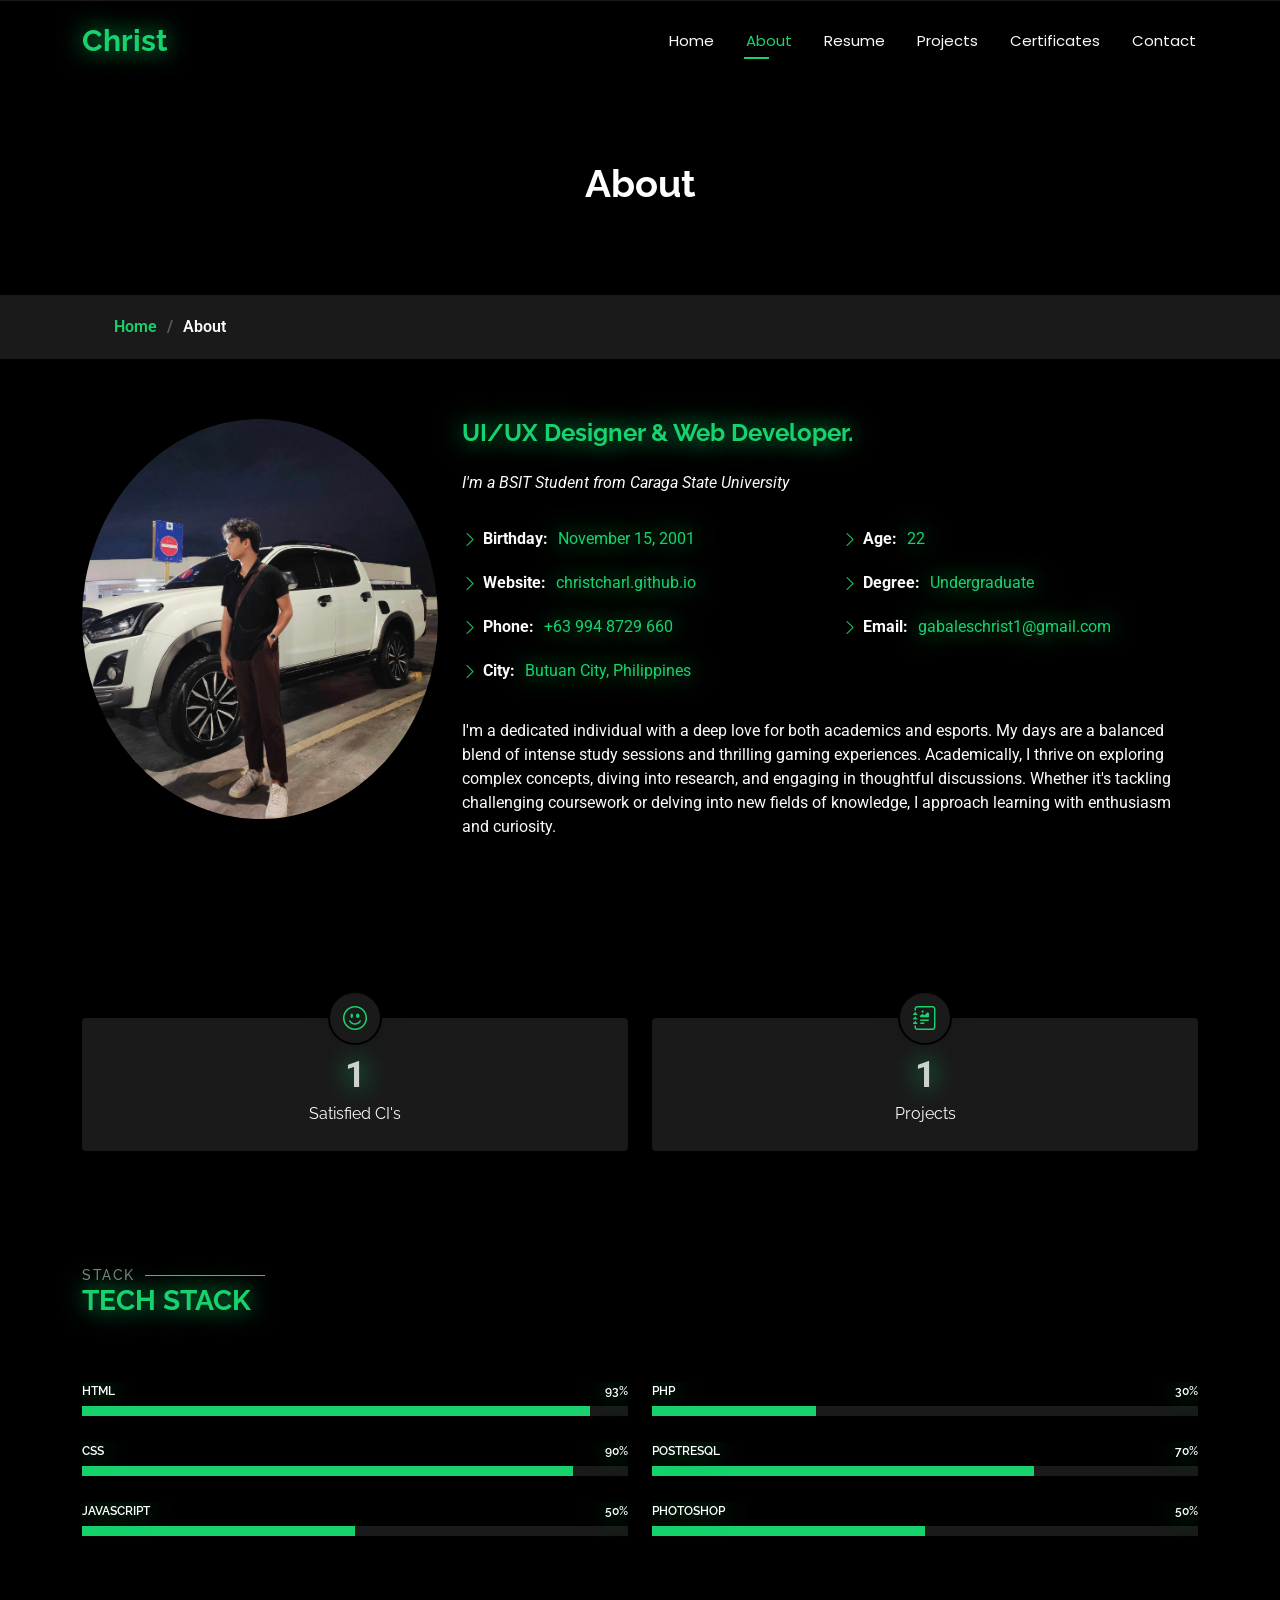
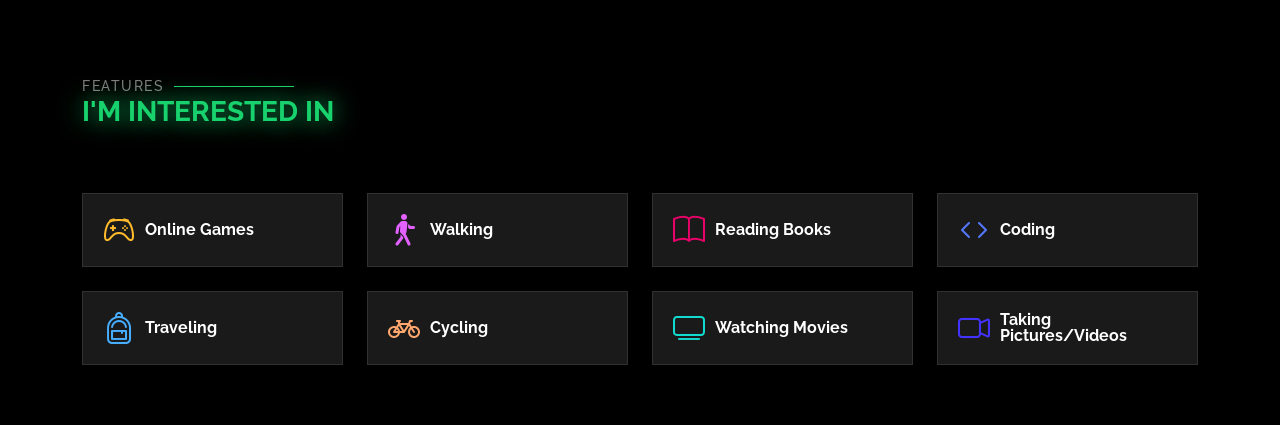
==== about.html @ 28c5e290 "Web" ====
<!DOCTYPE html>
<html lang="en">
  <head>
    <meta charset="utf-8" />
    <meta content="width=device-width, initial-scale=1.0" name="viewport" />
    <title>About</title>
    <meta name="description" content="" />
    <meta name="keywords" content="" />

    <!-- Favicons -->
    <link href="assets/img/favicon.png" rel="icon" />
    <link href="assets/img/apple-touch-icon.png" rel="apple-touch-icon" />

    <!-- Fonts -->
    <link href="https://fonts.googleapis.com" rel="preconnect" />
    <link href="https://fonts.gstatic.com" rel="preconnect" crossorigin />
    <link
      href="https://fonts.googleapis.com/css2?family=Roboto:ital,wght@0,100;0,300;0,400;0,500;0,700;0,900;1,100;1,300;1,400;1,500;1,700;1,900&family=Poppins:ital,wght@0,100;0,200;0,300;0,400;0,500;0,600;0,700;0,800;0,900;1,100;1,200;1,300;1,400;1,500;1,600;1,700;1,800;1,900&family=Raleway:ital,wght@0,100;0,200;0,300;0,400;0,500;0,600;0,700;0,800;0,900;1,100;1,200;1,300;1,400;1,500;1,600;1,700;1,800;1,900&display=swap"
      rel="stylesheet"
    />

    <!-- Vendor CSS Files -->
    <link
      href="assets/vendor/bootstrap/css/bootstrap.min.css"
      rel="stylesheet"
    />
    <link
      href="assets/vendor/bootstrap-icons/bootstrap-icons.css"
      rel="stylesheet"
    />
    <link href="assets/vendor/aos/aos.css" rel="stylesheet" />
    <link href="assets/vendor/swiper/swiper-bundle.min.css" rel="stylesheet" />
    <link
      href="assets/vendor/glightbox/css/glightbox.min.css"
      rel="stylesheet"
    />

    <!-- Main CSS File -->
    <link href="assets/css/main.css" rel="stylesheet" />
  </head>

  <body class="about-page">
    <header id="header" class="header d-flex align-items-center fixed-top">
      <div
        class="container-fluid container-xl position-relative d-flex align-items-center justify-content-between"
      >
        <a href="index.html" class="logo d-flex align-items-center">
          <h1><span>Christ</span></h1>
        </a>

        <nav id="navmenu" class="navmenu">
          <ul>
            <li><a href="index.html">Home</a></li>
            <li><a href="about.html" class="active">About</a></li>
            <li><a href="resume.html">Resume</a></li>
            <li><a href="services.html">Projects</a></li>
            <li><a href="portfolio.html">Certificates</a></li>

            <li><a href="contact.html">Contact</a></li>
          </ul>
          <i class="mobile-nav-toggle d-xl-none bi bi-list"></i>
        </nav>
      </div>
    </header>

    <main class="main">
      <!-- Page Title -->
      <div class="page-title" data-aos="fade">
        <div class="heading">
          <div class="container">
            <div class="row d-flex justify-content-center text-center">
              <div class="col-lg-8">
                <h1>About</h1>
              </div>
            </div>
          </div>
        </div>
        <nav class="breadcrumbs">
          <div class="container">
            <ol>
              <li><a href="index.html">Home</a></li>
              <li class="current">About</li>
            </ol>
          </div>
        </nav>
      </div>
      <!-- End Page Title -->

      <!-- About Section -->
      <section id="about" class="about section">
        <div class="container" data-aos="fade-up" data-aos-delay="100">
          <div class="row gy-4 justify-content-center">
            <div class="col-lg-4">
              <img
                src="assets/img/profile.jpg"
                class="img-fluid rounded-circle"
                alt=""
              />
            </div>
            <div class="col-lg-8 content">
              <h2><span>UI/UX Designer &amp; Web Developer.</span></h2>
              <p class="fst-italic py-3 justi">
                I'm a BSIT Student from Caraga State University
              </p>
              <div class="row">
                <div class="col-lg-6">
                  <ul>
                    <li>
                      <i class="bi bi-chevron-right"></i>
                      <strong>Birthday:</strong> <span>November 15, 2001</span>
                    </li>
                    <li>
                      <i class="bi bi-chevron-right"></i>
                      <strong>Website:</strong>
                      <span>christcharl.github.io</span>
                    </li>
                    <li>
                      <i class="bi bi-chevron-right"></i>
                      <strong>Phone:</strong> <span>+63 994 8729 660</span>
                    </li>
                    <li>
                      <i class="bi bi-chevron-right"></i>
                      <strong>City:</strong>
                      <span>Butuan City, Philippines</span>
                    </li>
                  </ul>
                </div>
                <div class="col-lg-6">
                  <ul>
                    <li>
                      <i class="bi bi-chevron-right"></i> <strong>Age:</strong>
                      <span>22</span>
                    </li>
                    <li>
                      <i class="bi bi-chevron-right"></i>
                      <strong>Degree:</strong> <span>Undergraduate</span>
                    </li>
                    <li>
                      <i class="bi bi-chevron-right"></i>
                      <strong>Email:</strong>
                      <span>gabaleschrist1@gmail.com</span>
                    </li>
                  </ul>
                </div>
              </div>
              <p class="py-3">
                I'm a dedicated individual with a deep love for both academics
                and esports. My days are a balanced blend of intense study
                sessions and thrilling gaming experiences. Academically, I
                thrive on exploring complex concepts, diving into research, and
                engaging in thoughtful discussions. Whether it's tackling
                challenging coursework or delving into new fields of knowledge,
                I approach learning with enthusiasm and curiosity.
              </p>
            </div>
          </div>
        </div>
      </section>
      <!-- /About Section -->

      <section id="stats" class="stats section">
        <div class="container" data-aos="fade-up" data-aos-delay="100">
          <div class="row gy-4 justify-content-center">
            <div
              class="col-lg-6 col-md-5 d-flex flex-column align-items-center"
            >
              <i class="bi bi-emoji-smile"></i>
              <div class="stats-item">
                <span
                  data-purecounter-start="0"
                  data-purecounter-end="2"
                  data-purecounter-duration="1"
                  class="purecounter"
                ></span>
                <p>Satisfied CI's</p>
              </div>
            </div>
            <!-- End Stats Item -->
            <div
              class="col-lg-6 col-md-5 d-flex flex-column align-items-center"
            >
              <i class="bi bi-journal-richtext"></i>
              <div class="stats-item">
                <span
                  data-purecounter-start="0"
                  data-purecounter-end="2"
                  data-purecounter-duration="1"
                  class="purecounter"
                ></span>
                <p>Projects</p>
              </div>
            </div>
            <!-- End Stats Item -->
          </div>
        </div>
      </section>

      <!-- Skills Section -->
      <section id="skills" class="skills section">
        <!-- Section Title -->
        <div class="container section-title" data-aos="fade-up">
          <h2>Stack</h2>
          <div>
            <span>Tech</span> <span class="description-title">Stack</span>
          </div>
        </div>
        <!-- End Section Title -->

        <div class="container" data-aos="fade-up" data-aos-delay="100">
          <div class="row skills-content skills-animation">
            <div class="col-lg-6">
              <div class="progress">
                <span class="skill">HTML <i class="val">93%</i></span>
                <div class="progress-bar-wrap">
                  <div
                    class="progress-bar"
                    role="progressbar"
                    aria-valuenow="93"
                    aria-valuemin="0"
                    aria-valuemax="100"
                  ></div>
                </div>
              </div>
              <!-- End Skills Item -->

              <div class="progress">
                <span class="skill">CSS <i class="val">90%</i></span>
                <div class="progress-bar-wrap">
                  <div
                    class="progress-bar"
                    role="progressbar"
                    aria-valuenow="90"
                    aria-valuemin="0"
                    aria-valuemax="100"
                  ></div>
                </div>
              </div>
              <!-- End Skills Item -->

              <div class="progress">
                <span class="skill">JavaScript <i class="val">50%</i></span>
                <div class="progress-bar-wrap">
                  <div
                    class="progress-bar"
                    role="progressbar"
                    aria-valuenow="50"
                    aria-valuemin="0"
                    aria-valuemax="100"
                  ></div>
                </div>
              </div>
              <!-- End Skills Item -->
            </div>

            <div class="col-lg-6">
              <div class="progress">
                <span class="skill">PHP<i class="val">30%</i></span>
                <div class="progress-bar-wrap">
                  <div
                    class="progress-bar"
                    role="progressbar"
                    aria-valuenow="30"
                    aria-valuemin="0"
                    aria-valuemax="100"
                  ></div>
                </div>
              </div>
              <!-- End Skills Item -->

              <div class="progress">
                <span class="skill">POSTRESQL <i class="val">70%</i></span>
                <div class="progress-bar-wrap">
                  <div
                    class="progress-bar"
                    role="progressbar"
                    aria-valuenow="70"
                    aria-valuemin="0"
                    aria-valuemax="100"
                  ></div>
                </div>
              </div>
              <!-- End Skills Item -->

              <div class="progress">
                <span class="skill">Photoshop <i class="val">50%</i></span>
                <div class="progress-bar-wrap">
                  <div
                    class="progress-bar"
                    role="progressbar"
                    aria-valuenow="50"
                    aria-valuemin="0"
                    aria-valuemax="100"
                  ></div>
                </div>
              </div>
              <!-- End Skills Item -->
            </div>
          </div>
        </div>
      </section>
      <!-- /Skills Section -->

      <!-- Interests Section -->
      <section id="interests" class="interests section">
        <!-- Section Title -->
        <div class="container section-title" data-aos="fade-up">
          <h2>Features</h2>
          <div>
            <span>I'm</span>
            <span class="description-title">interested in</span>
          </div>
        </div>
        <!-- End Section Title -->

        <div class="container">
          <div class="row gy-4">
            <div
              class="col-lg-3 col-md-4"
              data-aos="fade-up"
              data-aos-delay="100"
            >
              <div class="features-item">
                <i class="bi bi-controller" style="color: #ffbb2c"></i>
                <h3><a href="" class="stretched-link">Online Games</a></h3>
              </div>
            </div>
            <!-- End Feature Item -->

            <div
              class="col-lg-3 col-md-4"
              data-aos="fade-up"
              data-aos-delay="200"
            >
              <div class="features-item">
                <i class="bi bi-person-walking" style="color: #e361ff"></i>
                <h3><a href="" class="stretched-link">Walking</a></h3>
              </div>
            </div>
            <!-- End Feature Item -->

            <div
              class="col-lg-3 col-md-4"
              data-aos="fade-up"
              data-aos-delay="300"
            >
              <div class="features-item">
                <i class="bi bi-book" style="color: #e80368"></i>
                <h3><a href="" class="stretched-link">Reading Books</a></h3>
              </div>
            </div>
            <!-- End Feature Item -->

            <div
              class="col-lg-3 col-md-4"
              data-aos="fade-up"
              data-aos-delay="400"
            >
              <div class="features-item">
                <i class="bi bi-code" style="color: #5578ff"></i>
                <h3><a href="" class="stretched-link">Coding</a></h3>
              </div>
            </div>
            <!-- End Feature Item -->

            <div
              class="col-lg-3 col-md-4"
              data-aos="fade-up"
              data-aos-delay="500"
            >
              <div class="features-item">
                <i class="bi bi-backpack" style="color: #47aeff"></i>
                <h3><a href="" class="stretched-link">Traveling</a></h3>
              </div>
            </div>
            <!-- End Feature Item -->

            <div
              class="col-lg-3 col-md-4"
              data-aos="fade-up"
              data-aos-delay="600"
            >
              <div class="features-item">
                <i class="bi bi-bicycle" style="color: #ffa76e"></i>
                <h3><a href="" class="stretched-link">Cycling</a></h3>
              </div>
            </div>
            <!-- End Feature Item -->

            <div
              class="col-lg-3 col-md-4"
              data-aos="fade-up"
              data-aos-delay="700"
            >
              <div class="features-item">
                <i class="bi bi-tv" style="color: #11dbcf"></i>
                <h3><a href="" class="stretched-link">Watching Movies</a></h3>
              </div>
            </div>
            <!-- End Feature Item -->

            <div
              class="col-lg-3 col-md-4"
              data-aos="fade-up"
              data-aos-delay="800"
            >
              <div class="features-item">
                <i class="bi bi-camera-video" style="color: #4233ff"></i>
                <h3>
                  <a href="" class="stretched-link">Taking Pictures/Videos</a>
                </h3>
              </div>
            </div>
            <!-- End Feature Item -->
          </div>
        </div>
      </section>
      <!-- /Interests Section -->
    </main>

    <!-- Scroll Top -->
    <a
      href="#"
      id="scroll-top"
      class="scroll-top d-flex align-items-center justify-content-center"
      ><i class="bi bi-arrow-up-short"></i
    ></a>

    <!-- Preloader -->
    <div id="preloader"></div>

    <!-- Vendor JS Files -->
    <script src="assets/vendor/bootstrap/js/bootstrap.bundle.min.js"></script>
    <script src="assets/vendor/php-email-form/validate.js"></script>
    <script src="assets/vendor/aos/aos.js"></script>
    <script src="assets/vendor/typed.js/typed.umd.js"></script>
    <script src="assets/vendor/purecounter/purecounter_vanilla.js"></script>
    <script src="assets/vendor/waypoints/noframework.waypoints.js"></script>
    <script src="assets/vendor/swiper/swiper-bundle.min.js"></script>
    <script src="assets/vendor/glightbox/js/glightbox.min.js"></script>
    <script src="assets/vendor/imagesloaded/imagesloaded.pkgd.min.js"></script>
    <script src="assets/vendor/isotope-layout/isotope.pkgd.min.js"></script>

    <!-- Main JS File -->
    <script src="assets/js/main.js"></script>
  </body>
</html>
---- assets/css/main.css ----
/**
* Template Name: Personal
* Template URL: https://bootstrapmade.com/personal-free-resume-bootstrap-template/
* Updated: Aug 07 2024 with Bootstrap v5.3.3
* Author: BootstrapMade.com
* License: https://bootstrapmade.com/license/
*/

/*--------------------------------------------------------------
# Font & Color Variables
# Help: https://bootstrapmade.com/color-system/
--------------------------------------------------------------*/
/* Fonts */
:root {
  --default-font: "Roboto", system-ui, -apple-system, "Segoe UI", Roboto,
    "Helvetica Neue", Arial, "Noto Sans", "Liberation Sans", sans-serif,
    "Apple Color Emoji", "Segoe UI Emoji", "Segoe UI Symbol", "Noto Color Emoji";
  --heading-font: "Raleway", sans-serif;
  --nav-font: "Poppins", sans-serif;
}

/* Global Colors - The following color variables are used throughout the website. Updating them here will change the color scheme of the entire website */
:root {
  --background-color: #000000; /* Background color for the entire website, including individual sections */
  --default-color: #fafafa; /* Default color used for the majority of the text content across the entire website */
  --heading-color: #ffffff; /* Color for headings, subheadings and title throughout the website */
  --accent-color: #18d26e; /* Accent color that represents your brand on the website. It's used for buttons, links, and other elements that need to stand out */
  --surface-color: #1a1a1a; /* The surface color is used as a background of boxed elements within sections, such as cards, icon boxes, or other elements that require a visual separation from the global background. */
  --contrast-color: #000000; /* Contrast color for text, ensuring readability against backgrounds of accent, heading, or default colors. */
}

/* Nav Menu Colors - The following color variables are used specifically for the navigation menu. They are separate from the global colors to allow for more customization options */
:root {
  --nav-color: #fafafa; /* The default color of the main navmenu links */
  --nav-hover-color: #18d26e; /* Applied to main navmenu links when they are hovered over or active */
  --nav-mobile-background-color: #1a1a1a; /* Used as the background color for mobile navigation menu */
  --nav-dropdown-background-color: #1a1a1a; /* Used as the background color for dropdown items that appear when hovering over primary navigation items */
  --nav-dropdown-color: #fafafa; /* Used for navigation links of the dropdown items in the navigation menu. */
  --nav-dropdown-hover-color: #18d26e; /* Similar to --nav-hover-color, this color is applied to dropdown navigation links when they are hovered over. */
}

/* Color Presets - These classes override global colors when applied to any section or element, providing reuse of the sam color scheme. */

.light-background {
  --background-color: #1a1a1a;
  --surface-color: #343434;
}

.dark-background {
  --background-color: rgba(15, 15, 15, 0.975);
  --default-color: #ffffff;
  --heading-color: #ffffff;
  --surface-color: #292929f9;
  --contrast-color: #000000;
}

/* Smooth scroll */
:root {
  scroll-behavior: smooth;
}

/*--------------------------------------------------------------
# General Styling & Shared Classes
--------------------------------------------------------------*/
body {
  color: var(--default-color);
  background-color: var(--background-color);
  font-family: var(--default-font);
}

a {
  color: var(--accent-color);
  text-decoration: none;
  transition: 0.3s;
}

a:hover {
  color: color-mix(in srgb, var(--accent-color), transparent 25%);
  text-decoration: none;
}

h1,
h2,
h3,
h4,
h5,
h6 {
  color: var(--heading-color);
  font-family: var(--heading-font);
}

/* PHP Email Form Messages
------------------------------*/
.php-email-form .error-message {
  display: none;
  background: #df1529;
  color: #ffffff;
  text-align: left;
  padding: 15px;
  margin-bottom: 24px;
  font-weight: 600;
}

.php-email-form .sent-message {
  display: none;
  color: #ffffff;
  background: #059652;
  text-align: center;
  padding: 15px;
  margin-bottom: 24px;
  font-weight: 600;
}

.php-email-form .loading {
  display: none;
  background: var(--surface-color);
  text-align: center;
  padding: 15px;
  margin-bottom: 24px;
}

.php-email-form .loading:before {
  content: "";
  display: inline-block;
  border-radius: 50%;
  width: 24px;
  height: 24px;
  margin: 0 10px -6px 0;
  border: 3px solid var(--accent-color);
  border-top-color: var(--surface-color);
  animation: php-email-form-loading 1s linear infinite;
}

@keyframes php-email-form-loading {
  0% {
    transform: rotate(0deg);
  }

  100% {
    transform: rotate(360deg);
  }
}

/*--------------------------------------------------------------
# Global Header
--------------------------------------------------------------*/
.header {
  --background-color: rgba(0, 0, 0, 0);
  color: var(--default-color);
  background-color: var(--background-color);
  padding: 15px 0;
  transition: all 0.5s;
  z-index: 997;
}

.header .logo {
  line-height: 1;
}

.header .logo img {
  max-height: 32px;
  margin-right: 8px;
}

.header .logo h1 {
  font-size: 30px;
  margin: 0;
  font-weight: 700;
  color: var(--heading-color);
}

.scrolled .header {
  box-shadow: 0px 0 18px rgba(0, 0, 0, 0.1);
}

/* Global Header on Scroll
------------------------------*/
.scrolled .header {
  --background-color: rgba(0, 0, 0, 0.8);
}

/*--------------------------------------------------------------
# Navigation Menu
--------------------------------------------------------------*/
/* Desktop Navigation */
@media (min-width: 1200px) {
  .navmenu {
    padding: 0;
  }

  .navmenu ul {
    margin: 0;
    padding: 0;
    display: flex;
    list-style: none;
    align-items: center;
  }

  .navmenu li {
    position: relative;
  }

  .navmenu > ul > li {
    white-space: nowrap;
    padding: 15px 14px;
  }

  .navmenu > ul > li:last-child {
    padding-right: 0;
  }

  .navmenu a,
  .navmenu a:focus {
    color: var(--nav-color);
    font-size: 15px;
    padding: 0 2px;
    font-family: var(--nav-font);
    font-weight: 400;
    display: flex;
    align-items: center;
    justify-content: space-between;
    white-space: nowrap;
    transition: 0.3s;
    position: relative;
  }

  .navmenu a i,
  .navmenu a:focus i {
    font-size: 12px;
    line-height: 0;
    margin-left: 5px;
    transition: 0.3s;
  }

  .navmenu > ul > li > a:before {
    content: "";
    position: absolute;
    height: 2px;
    bottom: -6px;
    left: 0;
    background-color: var(--nav-hover-color);
    visibility: hidden;
    width: 0px;
    transition: all 0.3s ease-in-out 0s;
  }

  .navmenu a:hover:before,
  .navmenu li:hover > a:before,
  .navmenu .active:before {
    visibility: visible;
    width: 25px;
  }

  .navmenu li:hover > a,
  .navmenu .active,
  .navmenu .active:focus {
    color: var(--nav-hover-color);
  }

  .navmenu .dropdown ul {
    margin: 0;
    padding: 10px 0;
    background: var(--nav-dropdown-background-color);
    display: block;
    position: absolute;
    visibility: hidden;
    left: 14px;
    top: 130%;
    opacity: 0;
    transition: 0.3s;
    border-radius: 4px;
    z-index: 99;
    box-shadow: 0px 0px 30px rgba(0, 0, 0, 0.1);
  }

  .navmenu .dropdown ul li {
    min-width: 200px;
  }

  .navmenu .dropdown ul a {
    padding: 10px 20px;
    font-size: 15px;
    text-transform: none;
    color: var(--nav-dropdown-color);
  }

  .navmenu .dropdown ul a i {
    font-size: 12px;
  }

  .navmenu .dropdown ul a:hover,
  .navmenu .dropdown ul .active:hover,
  .navmenu .dropdown ul li:hover > a {
    color: var(--nav-dropdown-hover-color);
  }

  .navmenu .dropdown:hover > ul {
    opacity: 1;
    top: 100%;
    visibility: visible;
  }

  .navmenu .dropdown .dropdown ul {
    top: 0;
    left: -90%;
    visibility: hidden;
  }

  .navmenu .dropdown .dropdown:hover > ul {
    opacity: 1;
    top: 0;
    left: -100%;
    visibility: visible;
  }
}

/* Mobile Navigation */
@media (max-width: 1199px) {
  .mobile-nav-toggle {
    color: var(--nav-color);
    font-size: 28px;
    line-height: 0;
    margin-right: 10px;
    cursor: pointer;
    transition: color 0.3s;
  }

  .navmenu {
    padding: 0;
    z-index: 9997;
  }

  .navmenu ul {
    display: none;
    list-style: none;
    position: absolute;
    inset: 60px 20px 20px 20px;
    padding: 10px 0;
    margin: 0;
    border-radius: 6px;
    background-color: var(--nav-mobile-background-color);
    border: 1px solid color-mix(in srgb, var(--default-color), transparent 90%);
    box-shadow: none;
    overflow-y: auto;
    transition: 0.3s;
    z-index: 9998;
  }

  .navmenu a,
  .navmenu a:focus {
    color: var(--nav-dropdown-color);
    padding: 10px 20px;
    font-family: var(--nav-font);
    font-size: 17px;
    font-weight: 500;
    display: flex;
    align-items: center;
    justify-content: space-between;
    white-space: nowrap;
    transition: 0.3s;
  }

  .navmenu a i,
  .navmenu a:focus i {
    font-size: 12px;
    line-height: 0;
    margin-left: 5px;
    width: 30px;
    height: 30px;
    display: flex;
    align-items: center;
    justify-content: center;
    border-radius: 50%;
    transition: 0.3s;
    background-color: color-mix(in srgb, var(--accent-color), transparent 90%);
  }

  .navmenu a i:hover,
  .navmenu a:focus i:hover {
    background-color: var(--accent-color);
    color: var(--contrast-color);
  }

  .navmenu a:hover,
  .navmenu .active,
  .navmenu .active:focus {
    color: var(--nav-dropdown-hover-color);
  }

  .navmenu .active i,
  .navmenu .active:focus i {
    background-color: var(--accent-color);
    color: var(--contrast-color);
    transform: rotate(180deg);
  }

  .navmenu .dropdown ul {
    position: static;
    display: none;
    z-index: 99;
    padding: 10px 0;
    margin: 10px 20px;
    background-color: var(--nav-dropdown-background-color);
    transition: all 0.5s ease-in-out;
  }

  .navmenu .dropdown ul ul {
    background-color: rgba(33, 37, 41, 0.1);
  }

  .navmenu .dropdown > .dropdown-active {
    display: block;
    background-color: rgba(33, 37, 41, 0.03);
  }

  .mobile-nav-active {
    overflow: hidden;
  }

  .mobile-nav-active .mobile-nav-toggle {
    color: #fff;
    position: absolute;
    font-size: 32px;
    top: 15px;
    right: 15px;
    margin-right: 0;
    z-index: 9999;
  }

  .mobile-nav-active .navmenu {
    position: fixed;
    overflow: hidden;
    inset: 0;
    background: rgba(33, 37, 41, 0.8);
    transition: 0.3s;
  }

  .mobile-nav-active .navmenu > ul {
    display: block;
  }
}

/*--------------------------------------------------------------
# Global Footer
--------------------------------------------------------------*/
.footer {
  color: var(--default-color);
  background-color: var(--background-color);
  font-size: 14px;
  text-align: center;
  padding: 30px 0;
  position: relative;
}

.footer h3 {
  font-size: 36px;
  font-weight: 700;
  position: relative;
  padding: 0;
  margin: 0 0 15px 0;
}

.footer p {
  font-size: 15;
  font-style: italic;
  padding: 0;
  margin: 0 0 30px 0;
}

.footer .social-links {
  margin: 0 0 30px 0;
}

.footer .social-links a {
  font-size: 16px;
  display: flex;
  align-items: center;
  justify-content: center;
  background: var(--accent-color);
  color: var(--contrast-color);
  line-height: 1;
  margin: 0 4px;
  border-radius: 50%;
  text-align: center;
  width: 36px;
  height: 36px;
  transition: 0.3s;
}

.footer .social-links a:hover {
  background: color-mix(in srgb, var(--accent-color), transparent 20%);
  text-decoration: none;
}

.footer .copyright {
  padding-top: 25px;
  border-top: 1px solid
    color-mix(in srgb, var(--default-color), transparent 90%);
}

.footer .credits {
  font-size: 13px;
  padding-top: 5px;
}

/*--------------------------------------------------------------
# Preloader
--------------------------------------------------------------*/
#preloader {
  position: fixed;
  inset: 0;
  z-index: 999999;
  overflow: hidden;
  background: var(--background-color);
  transition: all 0.6s ease-out;
}

#preloader:before {
  content: "";
  position: fixed;
  top: calc(50% - 30px);
  left: calc(50% - 30px);
  border: 6px solid #ffffff;
  border-color: var(--accent-color) transparent var(--accent-color) transparent;
  border-radius: 50%;
  width: 60px;
  height: 60px;
  animation: animate-preloader 1.5s linear infinite;
}

@keyframes animate-preloader {
  0% {
    transform: rotate(0deg);
  }

  100% {
    transform: rotate(360deg);
  }
}

/*--------------------------------------------------------------
# Scroll Top Button
--------------------------------------------------------------*/
.scroll-top {
  position: fixed;
  visibility: hidden;
  opacity: 0;
  right: 15px;
  bottom: -15px;
  z-index: 99999;
  background-color: var(--accent-color);
  width: 44px;
  height: 44px;
  border-radius: 50px;
  transition: all 0.4s;
}

.scroll-top i {
  font-size: 24px;
  color: var(--contrast-color);
  line-height: 0;
}

.scroll-top:hover {
  background-color: color-mix(in srgb, var(--accent-color), transparent 20%);
  color: var(--contrast-color);
}

.scroll-top.active {
  visibility: visible;
  opacity: 1;
  bottom: 15px;
}

/*--------------------------------------------------------------
# Disable aos animation delay on mobile devices
--------------------------------------------------------------*/
@media screen and (max-width: 768px) {
  [data-aos-delay] {
    transition-delay: 0 !important;
  }
}

/*--------------------------------------------------------------
# Global Page Titles & Breadcrumbs
--------------------------------------------------------------*/
.page-title {
  color: var(--default-color);
  background-color: var(--background-color);
  position: relative;
}

.page-title .heading {
  padding: 160px 0 80px 0;
  border-top: 1px solid
    color-mix(in srgb, var(--default-color), transparent 90%);
}

.page-title .heading h1 {
  font-size: 38px;
  font-weight: 700;
}

.page-title nav {
  background-color: color-mix(in srgb, var(--default-color), transparent 90%);
  padding: 20px 0;
}

.page-title nav ol {
  display: flex;
  flex-wrap: wrap;
  list-style: none;
  margin: 0;
  font-size: 16px;
  font-weight: 600;
}

.page-title nav ol li + li {
  padding-left: 10px;
}

.page-title nav ol li + li::before {
  content: "/";
  display: inline-block;
  padding-right: 10px;
  color: color-mix(in srgb, var(--default-color), transparent 70%);
}

/*--------------------------------------------------------------
# Global Sections
--------------------------------------------------------------*/
section,
.section {
  color: var(--default-color);
  background-color: var(--background-color);
  padding: 60px 0;
  scroll-margin-top: 100px;
  overflow: clip;
}

@media (max-width: 1199px) {
  section,
  .section {
    scroll-margin-top: 66px;
  }
}

/*--------------------------------------------------------------
# Global Section Titles
--------------------------------------------------------------*/
.section-title {
  padding-bottom: 60px;
  position: relative;
}

.section-title h2 {
  font-size: 14px;
  font-weight: 500;
  padding: 0;
  line-height: 1px;
  margin: 0;
  letter-spacing: 1.5px;
  text-transform: uppercase;
  color: color-mix(in srgb, var(--default-color), transparent 50%);
  position: relative;
}

.section-title h2::after {
  content: "";
  width: 120px;
  height: 1px;
  display: inline-block;
  background: var(--accent-color);
  margin: 4px 10px;
}

.section-title div {
  color: var(--heading-color);
  margin: 0;
  margin: 0;
  font-size: 28px;
  font-weight: 700;
  text-transform: uppercase;
  font-family: var(--heading-font);
}

/*--------------------------------------------------------------
# Hero Section
--------------------------------------------------------------*/
.hero {
  width: 100%;
  min-height: 100vh;
  position: relative;
  padding: 80px 0;
  display: flex;
  align-items: center;
  justify-content: center;
}

.hero img {
  position: absolute;
  inset: 0;
  display: block;
  width: 100%;
  height: 100%;
  object-fit: cover;
  z-index: 1;
}

.hero .container {
  position: relative;
  z-index: 3;
}

.hero h2 {
  margin: 0;
  font-size: 40px;
  font-weight: 700;
}

.hero p {
  margin: 5px 0 0 0;
  font-size: 26px;
}

.hero p span {
  letter-spacing: 1px;
  border-bottom: 2px solid var(--accent-color);
}

.hero .social-links {
  margin-top: 25px;
}

.hero .social-links a {
  background-color: color-mix(in srgb, var(--default-color), transparent 90%);
  color: var(--default-color);
  font-size: 14px;
  width: 40px;
  height: 40px;
  border-radius: 50px;
  display: inline-flex;
  align-items: center;
  justify-content: center;
  margin-right: 20px;
  transition: 0.3s;
}

.hero .social-links a:hover {
  background-color: var(--accent-color);
}

@media (max-width: 768px) {
  .hero h2 {
    font-size: 32px;
  }

  .hero p {
    font-size: 20px;
  }
}

/*--------------------------------------------------------------
# About Section
--------------------------------------------------------------*/
.about .content h2 {
  font-weight: 700;
  font-size: 24px;
}

.about .content ul {
  list-style: none;
  padding: 0;
}

.about .content ul li {
  margin-bottom: 20px;
  display: flex;
  align-items: center;
}

.about .content ul strong {
  margin-right: 10px;
}

.about .content ul i {
  font-size: 16px;
  margin-right: 5px;
  color: var(--accent-color);
  line-height: 0;
}

/*--------------------------------------------------------------
# Stats Section
--------------------------------------------------------------*/
.stats i {
  background-color: var(--surface-color);
  color: var(--accent-color);
  box-shadow: 0px 2px 25px rgba(0, 0, 0, 0.1);
  width: 54px;
  height: 54px;
  font-size: 24px;
  border-radius: 50px;
  border: 2px solid var(--background-color);
  display: inline-flex;
  align-items: center;
  justify-content: center;
  position: relative;
  z-index: 1;
}

.stats .stats-item {
  background-color: var(--surface-color);
  margin-top: -27px;
  padding: 30px 30px 25px 30px;
  width: 100%;
  position: relative;
  text-align: center;
  box-shadow: 0px 2px 35px rgba(0, 0, 0, 0.1);
  border-radius: 4px;
  z-index: 0;
}

.stats .stats-item span {
  font-size: 36px;
  display: block;
  font-weight: 700;
  color: color-mix(in srgb, var(--default-color), transparent 20%);
}

.stats .stats-item p {
  padding: 0;
  margin: 0;
  font-family: var(--heading-font);
  font-size: 16px;
}

/*--------------------------------------------------------------
# Skills Section
--------------------------------------------------------------*/
.skills .progress {
  height: 60px;
  display: block;
  background: none;
  border-radius: 0;
}

.skills .progress .skill {
  color: var(--heading-color);
  padding: 0;
  margin: 0 0 6px 0;
  text-transform: uppercase;
  display: block;
  font-weight: 600;
  font-family: var(--heading-font);
}

.skills .progress .skill .val {
  float: right;
  font-style: normal;
}

.skills .progress-bar-wrap {
  background: color-mix(in srgb, var(--default-color), transparent 90%);
  height: 10px;
}

.skills .progress-bar {
  width: 1px;
  height: 10px;
  transition: 0.9s;
  background-color: var(--accent-color);
}

/*--------------------------------------------------------------
# Interests Section
--------------------------------------------------------------*/
.interests .features-item {
  background-color: var(--surface-color);
  display: flex;
  align-items: center;
  padding: 20px;
  transition: 0.3s;
  border: 1px solid color-mix(in srgb, var(--default-color), transparent 90%);
  position: relative;
}

.interests .features-item i {
  font-size: 32px;
  padding-right: 10px;
  line-height: 0;
}

.interests .features-item h3 {
  font-weight: 700;
  margin: 0;
  padding: 0;
  line-height: 1;
  font-size: 16px;
}

.interests .features-item h3 a {
  color: var(--heading-color);
  transition: 0.3s;
}

.interests .features-item:hover {
  border-color: var(--accent-color);
}

.interests .features-item:hover h3 a {
  color: var(--accent-color);
}

/*--------------------------------------------------------------
# Testimonials Section
--------------------------------------------------------------*/
.testimonials .testimonials-carousel,
.testimonials .testimonials-slider {
  overflow: hidden;
}

.testimonials .testimonial-item {
  box-sizing: content-box;
  min-height: 320px;
}

.testimonials .testimonial-item .testimonial-img {
  width: 400px;
  border-radius: 10px;
  margin: -70px 0 0 30px;
  position: relative;
  z-index: 2;
  border: 1px solid var(--background-color);
}

.testimonials .testimonial-item h3 {
  font-size: 18px;
  font-weight: bold;
  margin: 10px 0 5px 45px;
}

.testimonials .testimonial-item h4 {
  font-size: 14px;
  color: color-mix(in srgb, var(--default-color), transparent 20%);
  margin: 0 0 0 45px;
}

.testimonials .testimonial-item .quote-icon-left,
.testimonials .testimonial-item .quote-icon-right {
  color: color-mix(in srgb, var(--accent-color), transparent 50%);
  font-size: 26px;
  line-height: 0;
}

.testimonials .testimonial-item .quote-icon-left {
  display: inline-block;
  left: -5px;
  position: relative;
}

.testimonials .testimonial-item .quote-icon-right {
  display: inline-block;
  right: -5px;
  position: relative;
  top: 10px;
  transform: scale(-1, -1);
}

.testimonials .testimonial-item p {
  font-style: italic;
  margin: 0 15px 0 15px;
  padding: 20px 20px 60px 20px;
  background: var(--surface-color);
  border-radius: 6px;
  position: relative;
  z-index: 1;
}

/* Ensure the swiper-wrapper is set up correctly */
.testimonials .swiper-wrapper {
  display: flex;
  width: calc(100% * 3); /* Adjust the multiplier to the number of slides */
  height: auto;
  animation: slide 15s linear infinite; /* Adjust duration based on content */
}

/* Make sure swiper-slide has proper width */
.testimonials .swiper-slide {
  flex: 0 0 auto;
  width: 100%; /* This assumes one slide per viewport width */
}

/* Keyframes for continuous scrolling */
@keyframes slide {
  0% {
    transform: translateX(0);
  }
  100% {
    transform: translateX(-100%);
  }
}

/* Swiper pagination styles */
.testimonials .swiper-pagination {
  margin-top: 20px;
  position: relative;
}

.testimonials .swiper-pagination .swiper-pagination-bullet {
  width: 12px;
  height: 12px;
  background-color: var(--background-color);
  opacity: 1;
  border: 1px solid var(--accent-color);
}

.testimonials .swiper-pagination .swiper-pagination-bullet-active {
  background-color: var(--accent-color);
}

/*--------------------------------------------------------------
# Resume Section
--------------------------------------------------------------*/
.resume .resume-title {
  color: var(--heading-color);
  font-size: 26px;
  font-weight: 700;
  margin-top: 20px;
  margin-bottom: 20px;
}

.resume .resume-item {
  padding: 0 0 20px 20px;
  margin-top: -2px;
  border-left: 2px solid var(--accent-color);
  position: relative;
}

.resume .resume-item h4 {
  line-height: 18px;
  font-size: 18px;
  font-weight: 600;
  text-transform: uppercase;
  color: color-mix(in srgb, var(--default-color), transparent 20%);
  margin-bottom: 10px;
}

.resume .resume-item h5 {
  font-size: 16px;
  padding: 5px 15px;
  display: inline-block;
  font-weight: 600;
  margin-bottom: 10px;
}

.resume .resume-item ul {
  padding-left: 20px;
}

.resume .resume-item ul li {
  padding-bottom: 10px;
}

.resume .resume-item:last-child {
  padding-bottom: 0;
}

.resume .resume-item::before {
  content: "";
  position: absolute;
  width: 16px;
  height: 16px;
  border-radius: 50px;
  left: -9px;
  top: 0;
  background: var(--background-color);
  border: 2px solid var(--accent-color);
}

/*--------------------------------------------------------------
# Services Section
--------------------------------------------------------------*/
.services .service-item {
  background-color: var(--surface-color);
  text-align: center;
  padding: 80px 20px;
  transition: all ease-in-out 0.3s;
  height: 100%;
}

.services .service-item .icon {
  margin: 0 auto;
  width: 64px;
  height: 64px;
  background: var(--accent-color);
  border-radius: 4px;
  display: flex;
  align-items: center;
  justify-content: center;
  margin-bottom: 20px;
  transition: 0.3s;
  transform-style: preserve-3d;
}

.services .service-item .icon i {
  color: var(--contrast-color);
  font-size: 28px;
  transition: ease-in-out 0.3s;
}

.services .service-item .icon::before {
  position: absolute;
  content: "";
  left: -8px;
  top: -8px;
  height: 100%;
  width: 100%;
  background: color-mix(in srgb, var(--accent-color), transparent 80%);
  border-radius: 5px;
  transition: all 0.3s ease-out 0s;
  transform: translateZ(-1px);
}

.services .service-item h3 {
  font-weight: 700;
  margin: 10px 0 15px 0;
  font-size: 22px;
}

.services .service-item p {
  line-height: 24px;
  font-size: 14px;
  margin-bottom: 0;
}

.services .service-item:hover {
  background: var(--accent-color);
  border-color: var(--accent-color);
}

.services .service-item:hover .icon {
  background: var(--surface-color);
}

.services .service-item:hover .icon i {
  color: var(--accent-color);
}

.services .service-item:hover .icon::before {
  background: color-mix(in srgb, var(--background-color), transparent 70%);
}

.services .service-item:hover h3,
.services .service-item:hover p {
  color: var(--contrast-color);
}

/*--------------------------------------------------------------
# Service Details Section
--------------------------------------------------------------*/
.service-details .services-list {
  background-color: var(--surface-color);
  padding: 10px 30px;
  border: 1px solid color-mix(in srgb, var(--default-color), transparent 90%);
  margin-bottom: 20px;
}

.service-details .services-list a {
  display: block;
  line-height: 1;
  padding: 8px 0 8px 15px;
  border-left: 3px solid
    color-mix(in srgb, var(--default-color), transparent 70%);
  margin: 20px 0;
  color: color-mix(in srgb, var(--default-color), transparent 20%);
  transition: 0.3s;
}

.service-details .services-list a.active {
  color: var(--heading-color);
  font-weight: 700;
  border-color: var(--accent-color);
}

.service-details .services-list a:hover {
  border-color: var(--accent-color);
}

.service-details .services-img {
  margin-bottom: 20px;
}

.service-details h3 {
  font-size: 26px;
  font-weight: 700;
}

.service-details h4 {
  font-size: 20px;
  font-weight: 700;
}

.service-details p {
  font-size: 15px;
}

.service-details ul {
  list-style: none;
  padding: 0;
  font-size: 15px;
}

.service-details ul li {
  padding: 5px 0;
  display: flex;
  align-items: center;
}

.service-details ul i {
  font-size: 20px;
  margin-right: 8px;
  color: var(--accent-color);
}

/*--------------------------------------------------------------
# Portfolio Section
--------------------------------------------------------------*/
.portfolio .portfolio-filters {
  padding: 0;
  margin: 0 auto 20px auto;
  list-style: none;
  text-align: center;
}

.portfolio .portfolio-filters li {
  cursor: pointer;
  display: inline-block;
  padding: 0;
  font-size: 18px;
  font-weight: 500;
  margin: 0 10px;
  line-height: 1;
  margin-bottom: 5px;
  transition: all 0.3s ease-in-out;
}

.portfolio .portfolio-filters li:hover,
.portfolio .portfolio-filters li.filter-active {
  color: var(--accent-color);
}

.portfolio .portfolio-filters li:first-child {
  margin-left: 0;
}

.portfolio .portfolio-filters li:last-child {
  margin-right: 0;
}

@media (max-width: 575px) {
  .portfolio .portfolio-filters li {
    font-size: 14px;
    margin: 0 5px;
  }
}

.portfolio .portfolio-content {
  position: relative;
  overflow: hidden;
}

.portfolio .portfolio-content img {
  transition: 0.3s;
}

.portfolio .portfolio-content .portfolio-info {
  opacity: 0;
  position: absolute;
  inset: 0;
  z-index: 3;
  transition: all ease-in-out 0.3s;
  background: rgba(0, 0, 0, 0.6);
  padding: 15px;
}

.portfolio .portfolio-content .portfolio-info h4 {
  font-size: 14px;
  padding: 5px 10px;
  font-weight: 400;
  color: #ffffff;
  display: inline-block;
  background-color: var(--accent-color);
}

.portfolio .portfolio-content .portfolio-info p {
  position: absolute;
  bottom: 10px;
  text-align: center;
  display: inline-block;
  left: 0;
  right: 0;
  font-size: 16px;
  font-weight: 600;
  color: rgba(255, 255, 255, 0.8);
}

.portfolio .portfolio-content .portfolio-info .preview-link,
.portfolio .portfolio-content .portfolio-info .details-link {
  position: absolute;
  left: calc(50% - 40px);
  font-size: 26px;
  top: calc(50% - 14px);
  color: #fff;
  transition: 0.3s;
  line-height: 1.2;
}

.portfolio .portfolio-content .portfolio-info .preview-link:hover,
.portfolio .portfolio-content .portfolio-info .details-link:hover {
  color: var(--accent-color);
}

.portfolio .portfolio-content .portfolio-info .details-link {
  left: 50%;
  font-size: 34px;
  line-height: 0;
}

.portfolio .portfolio-content:hover .portfolio-info {
  opacity: 1;
}

.portfolio .portfolio-content:hover img {
  transform: scale(1.1);
}

/*--------------------------------------------------------------
# Portfolio Details Section
--------------------------------------------------------------*/
.portfolio-details .portfolio-details-slider img {
  width: 100%;
}

.portfolio-details .portfolio-details-slider .swiper-pagination {
  margin-top: 20px;
  position: relative;
}

.portfolio-details
  .portfolio-details-slider
  .swiper-pagination
  .swiper-pagination-bullet {
  width: 12px;
  height: 12px;
  background-color: color-mix(in srgb, var(--default-color), transparent 85%);
  opacity: 1;
}

.portfolio-details
  .portfolio-details-slider
  .swiper-pagination
  .swiper-pagination-bullet-active {
  background-color: var(--accent-color);
}

.portfolio-details .portfolio-info {
  background-color: var(--surface-color);
  padding: 30px;
  box-shadow: 0px 0 30px rgba(0, 0, 0, 0.1);
}

.portfolio-details .portfolio-info h3 {
  font-size: 22px;
  font-weight: 700;
  margin-bottom: 20px;
  padding-bottom: 20px;
  border-bottom: 1px solid
    color-mix(in srgb, var(--default-color), transparent 85%);
}

.portfolio-details .portfolio-info ul {
  list-style: none;
  padding: 0;
  font-size: 15px;
}

.portfolio-details .portfolio-info ul li + li {
  margin-top: 10px;
}

.portfolio-details .portfolio-description {
  padding-top: 30px;
}

.portfolio-details .portfolio-description h2 {
  font-size: 26px;
  font-weight: 700;
  margin-bottom: 20px;
}

.portfolio-details .portfolio-description p {
  padding: 0;
  color: color-mix(in srgb, var(--default-color), transparent 30%);
}

/*--------------------------------------------------------------
# Starter Section Section
--------------------------------------------------------------*/
/* .starter-section { */
/* Add your styles here
/* } */

/*--------------------------------------------------------------
# Contact Section
--------------------------------------------------------------*/
.contact .info-item {
  box-shadow: 0px 0px 20px rgba(0, 0, 0, 0.1);
  padding: 20px 30px;
}

.contact .info-item .icon {
  color: var(--contrast-color);
  background-color: var(--accent-color);
  width: 56px;
  height: 56px;
  font-size: 24px;
  display: flex;
  justify-content: center;
  align-items: center;
  transition: all 0.3s ease-in-out;
  border-radius: 50%;
  margin-right: 15px;
}

.contact .info-item h3 {
  font-size: 18px;
  font-weight: 700;
  margin: 0 0 2px 0;
}

.contact .info-item p {
  padding: 0;
  margin-bottom: 0;
  font-size: 14px;
}

.contact .info-item .social-links a {
  font-size: 24px;
  display: inline-block;
  line-height: 1;
  margin: 4px 6px 0 0;
  transition: 0.3s;
  color: color-mix(in srgb, var(--default-color), transparent 50%);
}

.contact .info-item .social-links a:hover {
  color: var(--accent-color);
}

.contact .php-email-form {
  box-shadow: 0px 0px 20px rgba(0, 0, 0, 0.1);
  padding: 30px;
  margin-top: 30px;
}

@media (max-width: 575px) {
  .contact .php-email-form {
    padding: 20px;
  }
}

.contact .php-email-form input[type="text"],
.contact .php-email-form input[type="email"],
.contact .php-email-form textarea {
  color: var(--default-color);
  background-color: color-mix(
    in srgb,
    var(--background-color),
    transparent 50%
  );
  border-color: color-mix(in srgb, var(--default-color), transparent 80%);
  font-size: 14px;
  padding: 10px 15px;
  box-shadow: none;
  border-radius: 0;
}

.contact .php-email-form input[type="text"]:focus,
.contact .php-email-form input[type="email"]:focus,
.contact .php-email-form textarea:focus {
  border-color: var(--accent-color);
}

.contact .php-email-form input[type="text"]::placeholder,
.contact .php-email-form input[type="email"]::placeholder,
.contact .php-email-form textarea::placeholder {
  color: color-mix(in srgb, var(--default-color), transparent 70%);
}

.contact .php-email-form button[type="submit"] {
  color: var(--contrast-color);
  background: var(--accent-color);
  border: 0;
  padding: 10px 30px;
  transition: 0.4s;
  border-radius: 50px;
}

.contact .php-email-form button[type="submit"]:hover {
  background: color-mix(in srgb, var(--accent-color), transparent 20%);
}
/*About Image*/
.rounded-circle {
  width: 400px; /* Adjust the size as needed */
  height: 400px; /* Adjust the size as needed */
  border-radius: 50%;
  object-fit: cover; /* Ensures the image covers the circle area */
}
span {
  color: var(--accent-color);
  text-shadow: 0 0 25px var(--accent-color);
}
mark {
  color: var(--accent-color);
  background-color: transparent;
}
/*PRELOADER*/
/* body { */
/* background: black; */
/* overflow: hidden; */
/* } */
/*  */
/* .centerBike { */
/* position: absolute; */
/* top: 50%; */
/* left: 50%; */
/* margin-top: 26px; */
/* margin-left: -12px; */
/* } */
/*  */
/* .center { */
/* position: absolute; */
/* top: 50%; */
/* left: 50%; */
/* margin-top: -50px; */
/* margin-left: -50px; */
/* } */
/*  */
/* #loop { */
/* height: 100px; */
/* width: 100px; */
/* border: #bb5f27 solid 4px; */
/* border-radius: 200px; */
/* } */
/*  */
/* #loop:before { */
/* background: linear-gradient( */
/* to left, */
/* rgba(187, 95, 39, 0) 0%, */
/* var(--accent-color), */
/* var(--accent-color) 70%, */
/* rgba(187, 95, 39, 0) 100% */
/* ); */
/* content: ""; */
/* display: block; */
/* height: 4px; */
/* left: -100px; */
/* position: relative; */
/* top: 100px; */
/* width: 300px; */
/* } */
/*  */
/* #bike-wrapper { */
/* height: 108px; */
/* width: 108px; */
/* animation: drive 5s linear infinite */
/* } */
/*  */
/* #bike { */
/* height: 24px; */
/* width: 25px; */
/* background-image: url("https://s3-us-west-2.amazonaws.com/s.cdpn.io/133687/motorbike.png"); */
/* } */
/*  */
/* @keyframes drive { */
/* 0% { */
/* margin-left: -364px; */
/* opacity: 0; */
/* } */
/* 33.33% { */
/* transform: rotate(0deg); */
/* margin-left: -50px; */
/* opacity: 1; */
/* } */
/* 66.66% { */
/* transform: rotate(-360deg); */
/* margin-left: -50px; */
/* opacity: 1; */
/* } */
/* 100% { */
/* margin-left: 264px; */
/* transform: rotate(-360deg); */
/* opacity: 0; */
/* } */
/* } */
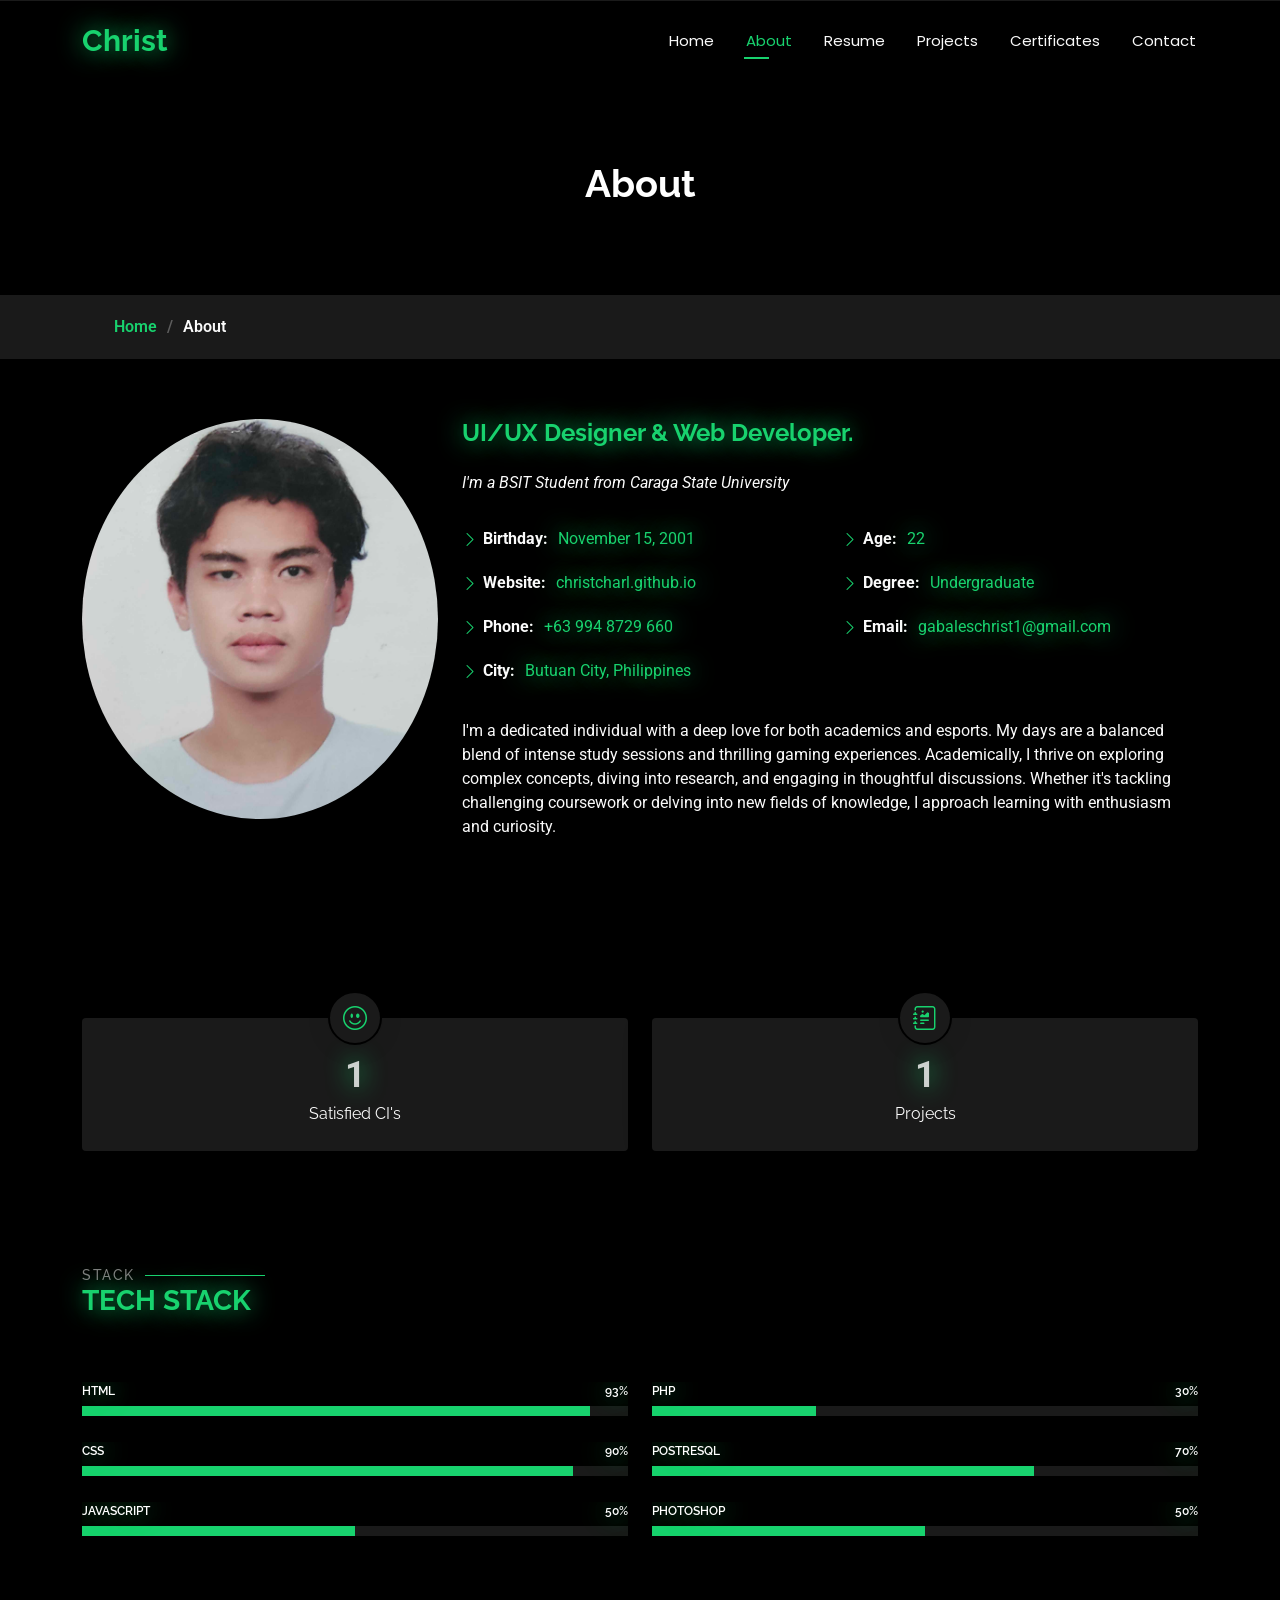
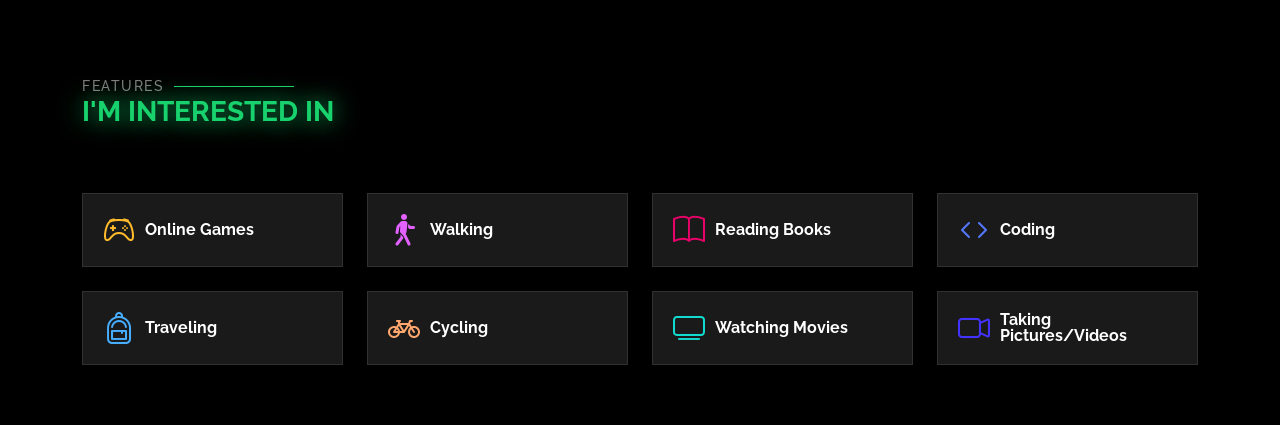
==== commit d1d5953e: "about pic" ====
--- a/about.html
+++ b/about.html
@@ -92,7 +92,7 @@
           <div class="row gy-4 justify-content-center">
             <div class="col-lg-4">
               <img
-                src="assets/img/profile.jpg"
+                src="assets/img/about.png"
                 class="img-fluid rounded-circle"
                 alt=""
               />
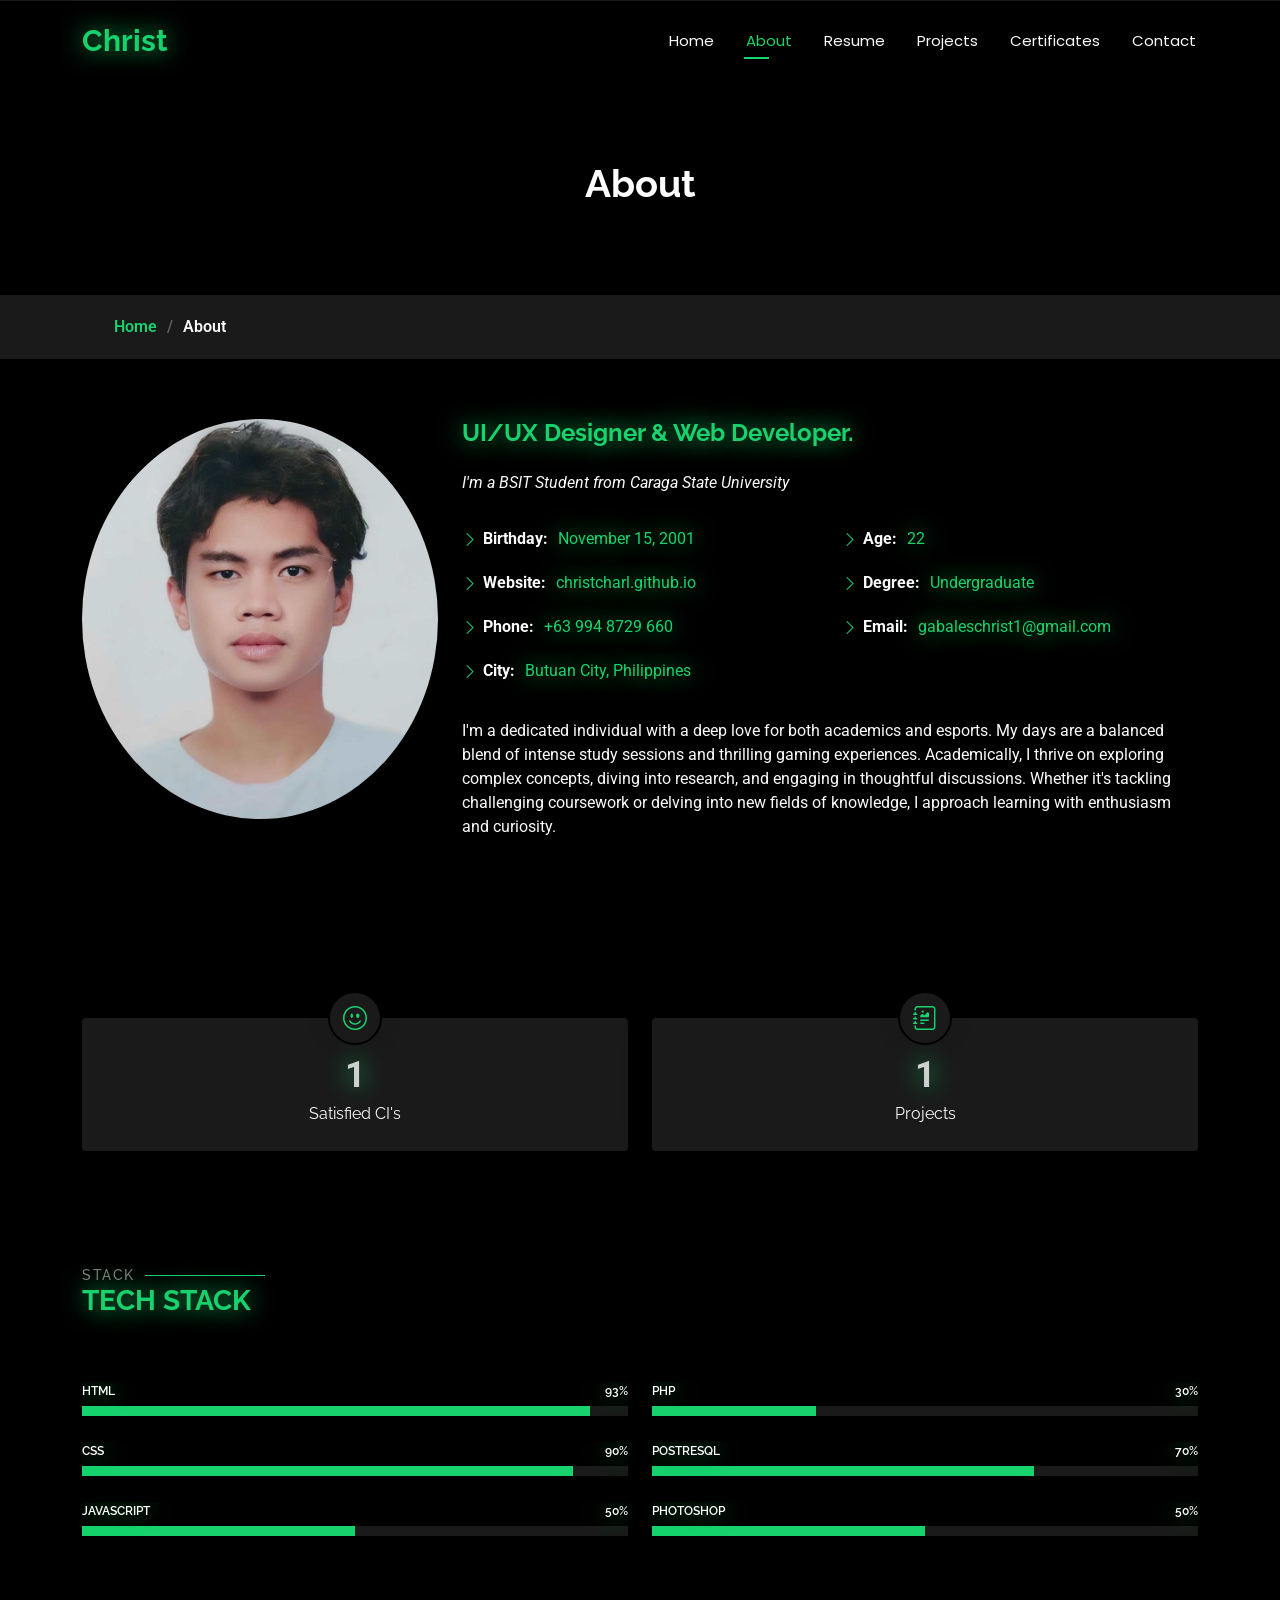
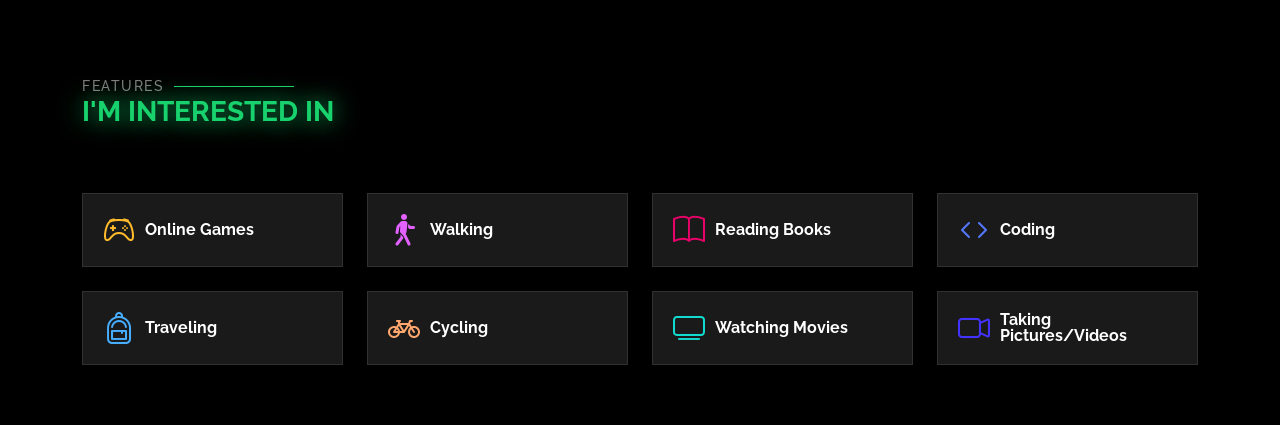
==== commit dfbb8075: "clear pic" ====
--- a/about.html
+++ b/about.html
@@ -92,7 +92,7 @@
           <div class="row gy-4 justify-content-center">
             <div class="col-lg-4">
               <img
-                src="assets/img/about.png"
+                src="assets/img/abouts.png"
                 class="img-fluid rounded-circle"
                 alt=""
               />
